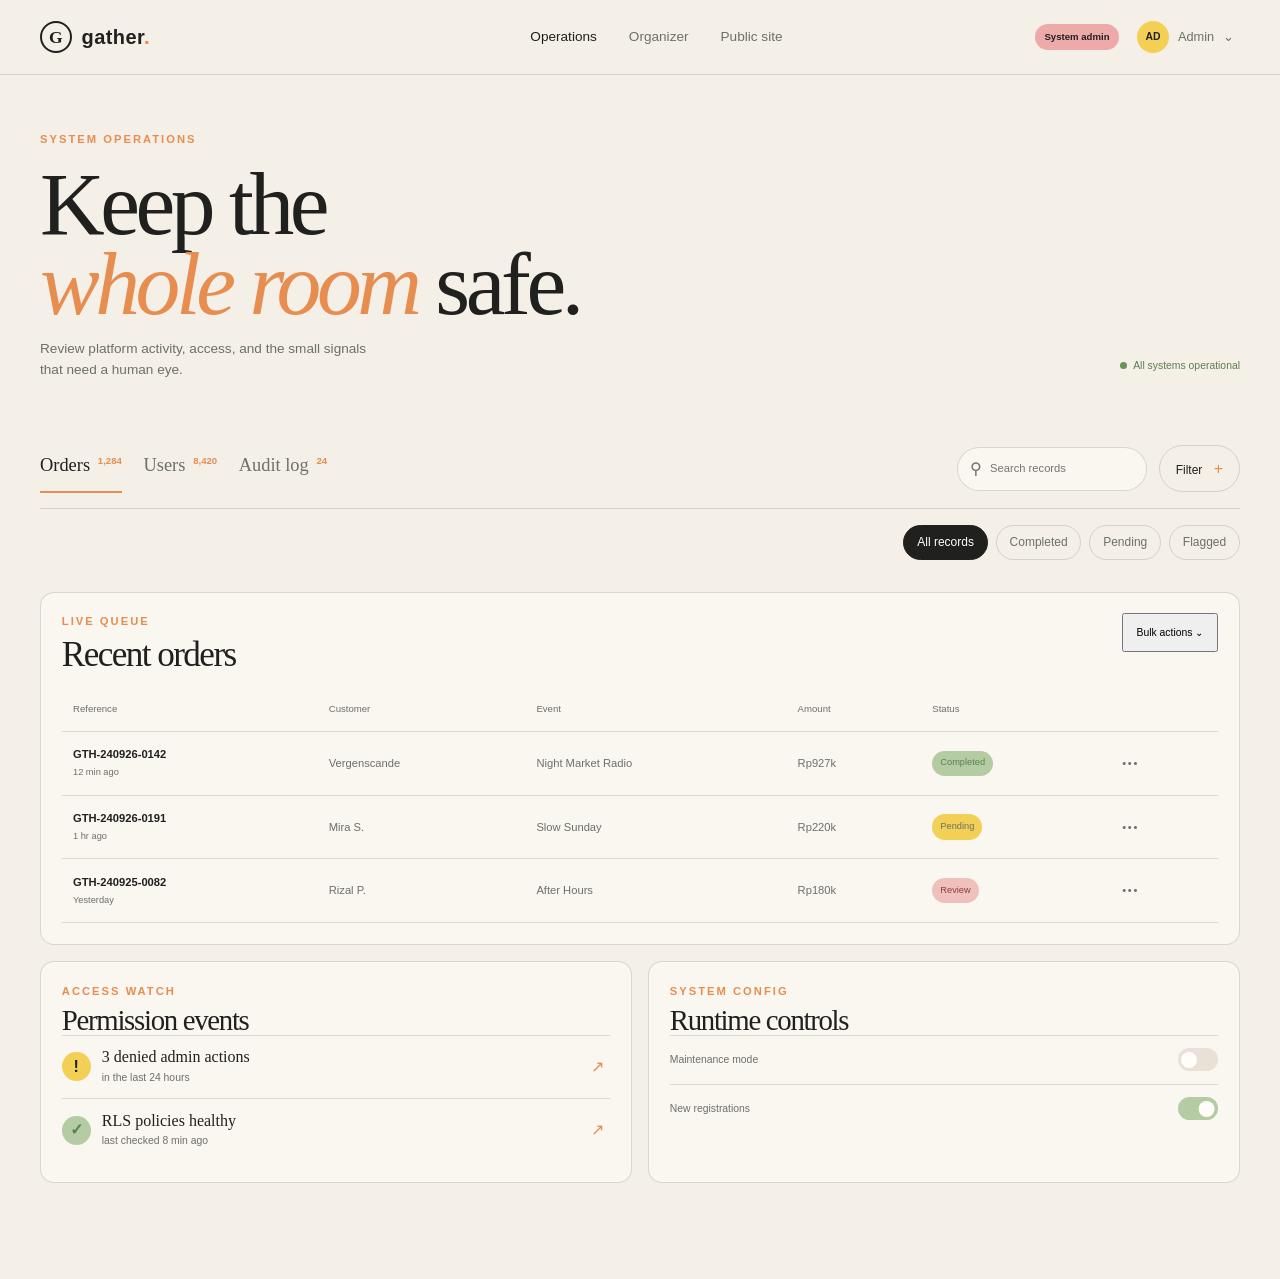
==== design-prototype/pages/admin-operations.html @ 836a3b08 "feat: integrate organizer admin and recovery prototype flows" ====
<!doctype html>
<html lang="en">
<head>
  <meta charset="utf-8">
  <meta name="viewport" content="width=device-width, initial-scale=1">
  <meta name="theme-color" content="#f4efe7">
  <title>Admin operations / Gather Prototype</title>
  <link rel="stylesheet" href="../styles/tokens.css">
  <link rel="stylesheet" href="../styles/components.css">
  <link rel="stylesheet" href="../styles/admin-operations.css">
</head>
<body class="admin-body">
  <a class="skip-link" href="#admin-main">Skip to admin operations</a>
  <header class="site-header admin-header"><a class="brand" href="../index.html" aria-label="Gather home"><span class="brand-mark" aria-hidden="true">G</span><span>gather<span class="brand-dot">.</span></span></a><nav class="desktop-nav" aria-label="Admin navigation"><a class="nav-link nav-link-active" href="admin-operations.html">Operations</a><a class="nav-link" href="organizer-dashboard.html">Organizer</a><a class="nav-link" href="../index.html">Public site</a></nav><div class="header-actions"><span class="role-badge role-admin">System admin</span><button class="profile-button" type="button" data-toast="Admin profile preview"><span class="avatar">AD</span><span class="profile-name">Admin</span><span aria-hidden="true">&#8964;</span></button><button class="menu-button" type="button" data-toast="Menu preview opened" aria-label="Open menu">&#9776;</button></div></header>
  <main id="admin-main" class="admin-main section-shell">
    <section class="admin-heading" data-reveal><div><p class="eyebrow">System operations</p><h1>Keep the<br><em>whole room</em> safe.</h1><p>Review platform activity, access, and the small signals that need a human eye.</p></div><span class="system-health"><i></i> All systems operational</span></section>
    <section class="admin-toolbar" data-reveal><div class="admin-tabs" role="tablist" aria-label="Admin data views"><button class="admin-tab admin-tab-active" type="button" role="tab" aria-selected="true" data-admin-view="orders">Orders <span>1,284</span></button><button class="admin-tab" type="button" role="tab" aria-selected="false" data-admin-view="users">Users <span>8,420</span></button><button class="admin-tab" type="button" role="tab" aria-selected="false" data-admin-view="audit">Audit log <span>24</span></button></div><div class="admin-tools"><label class="admin-search"><span aria-hidden="true">&#9906;</span><span class="sr-only">Search admin records</span><input type="search" data-admin-search placeholder="Search records"></label><button class="filter-trigger" type="button" data-filter-toggle aria-expanded="false">Filter <span>+</span></button></div></section>
    <div class="filter-panel admin-filters" data-filter-panel hidden><button class="filter-chip chip-active" type="button" data-admin-filter="all">All records</button><button class="filter-chip" type="button" data-admin-filter="completed">Completed</button><button class="filter-chip" type="button" data-admin-filter="pending">Pending</button><button class="filter-chip" type="button" data-admin-filter="flagged">Flagged</button></div>
    <section class="admin-table-panel" aria-labelledby="admin-table-title"><div class="panel-heading"><div><p class="eyebrow">Live queue</p><h2 id="admin-table-title" data-admin-title>Recent orders</h2></div><button class="outline-button" type="button" data-toast="Bulk action preview">Bulk actions <span aria-hidden="true">&#8964;</span></button></div><div class="admin-table-wrap"><table><thead><tr><th>Reference</th><th>Customer</th><th>Event</th><th>Amount</th><th>Status</th><th><span class="sr-only">Actions</span></th></tr></thead><tbody data-admin-table><tr data-admin-row data-admin-status="completed" data-admin-search="GTH-240926-0142 vergenscande night market radio completed"><td><strong>GTH-240926-0142</strong><small>12 min ago</small></td><td>Vergenscande</td><td>Night Market Radio</td><td>Rp927k</td><td><span class="table-status status-completed">Completed</span></td><td><button class="row-action" type="button" data-toast="Order detail preview" aria-label="Open order GTH-240926-0142">•••</button></td></tr><tr data-admin-row data-admin-status="pending" data-admin-search="GTH-240926-0191 mira slow sunday pending"><td><strong>GTH-240926-0191</strong><small>1 hr ago</small></td><td>Mira S.</td><td>Slow Sunday</td><td>Rp220k</td><td><span class="table-status status-pending">Pending</span></td><td><button class="row-action" type="button" data-toast="Order detail preview" aria-label="Open order GTH-240926-0191">•••</button></td></tr><tr data-admin-row data-admin-status="flagged" data-admin-search="GTH-240925-0082 rizal after hours flagged"><td><strong>GTH-240925-0082</strong><small>Yesterday</small></td><td>Rizal P.</td><td>After Hours</td><td>Rp180k</td><td><span class="table-status status-flagged">Review</span></td><td><button class="row-action" type="button" data-toast="Review detail preview" aria-label="Open flagged order GTH-240925-0082">•••</button></td></tr></tbody></table></div><p class="empty-state" data-admin-empty hidden>No records match this view.</p></section>
    <section class="admin-panels"><article class="admin-small-panel"><p class="eyebrow">Access watch</p><h2>Permission events</h2><div class="watch-row"><span class="watch-icon watch-warning">!</span><div><strong>3 denied admin actions</strong><small>in the last 24 hours</small></div><button type="button" data-toast="Permission detail preview" aria-label="Open permission events">&#8599;</button></div><div class="watch-row"><span class="watch-icon watch-safe">✓</span><div><strong>RLS policies healthy</strong><small>last checked 8 min ago</small></div><button type="button" data-toast="RLS detail preview" aria-label="Open RLS status">&#8599;</button></div></article><article class="admin-small-panel"><p class="eyebrow">System config</p><h2>Runtime controls</h2><div class="config-row"><span>Maintenance mode</span><button class="toggle" type="button" data-maintenance-toggle aria-pressed="false"><i></i></button></div><div class="config-row"><span>New registrations</span><button class="toggle toggle-on" type="button" data-registration-toggle aria-pressed="true"><i></i></button></div></article></section>
  </main>
  <div class="toast" role="status" aria-live="polite" data-toast-region></div>
  <script type="module" src="../scripts/admin-operations.js"></script>
</body>
</html>
---- design-prototype/styles/tokens.css ----
:root {
  --ink: #20211f;
  --muted: #6d7069;
  --paper: #f4efe7;
  --paper-deep: #e9e1d6;
  --white: #fffdf9;
  --line: rgba(32, 33, 31, .14);
  --yellow: #f3cf55;
  --blue: #9ec5dc;
  --pink: #eea9a9;
  --green: #b4cba4;
  --orange: #e78d50;
  --serif: Georgia, 'Times New Roman', serif;
  --sans: 'Trebuchet MS', 'Segoe UI', sans-serif;
  --space-1: .5rem;
  --space-2: .75rem;
  --space-3: 1rem;
  --space-4: 1.5rem;
  --space-5: 2rem;
  --space-6: 3rem;
  --space-7: 5rem;
  --shadow-soft: 0 18px 50px rgba(32, 33, 31, .08);
  --radius-sm: 6px;
  --radius-md: 14px;
  --radius-pill: 999px;
  --ease-out: cubic-bezier(.2, .8, .2, 1);
}

* { box-sizing: border-box; }
html { scroll-behavior: smooth; }
body { margin: 0; background: var(--paper); color: var(--ink); font-family: var(--sans); line-height: 1.5; }
button, input { font: inherit; }
button, a { -webkit-tap-highlight-color: transparent; }
button { cursor: pointer; }
a { color: inherit; }
.sr-only { position: absolute; width: 1px; height: 1px; padding: 0; margin: -1px; overflow: hidden; clip: rect(0, 0, 0, 0); white-space: nowrap; border: 0; }
.skip-link { position: fixed; left: 1rem; top: -4rem; z-index: 20; padding: .75rem 1rem; background: var(--ink); color: var(--white); border-radius: var(--radius-sm); }
.skip-link:focus { top: 1rem; }
:focus-visible { outline: 3px solid var(--orange); outline-offset: 4px; }
---- design-prototype/styles/components.css ----
body { overflow-x: hidden; }
.site-header { display: flex; align-items: center; justify-content: space-between; max-width: 1320px; margin: 0 auto; padding: 1.25rem 2.5rem; }
.brand { display: inline-flex; align-items: center; gap: .6rem; font: 700 1.25rem var(--sans); text-decoration: none; letter-spacing: .02em; }
.brand-mark { display: grid; width: 2rem; height: 2rem; place-items: center; border: 2px solid var(--ink); border-radius: 50%; font-family: var(--serif); font-size: 1.1rem; }
.brand-dot { color: var(--orange); }
.desktop-nav { display: flex; gap: 2rem; margin-left: 8rem; }
.nav-link { color: var(--muted); font-size: .85rem; text-decoration: none; transition: color .2s ease; }
.nav-link:hover, .nav-link-active { color: var(--ink); }
.nav-count { display: inline-grid; width: 1.15rem; height: 1.15rem; place-items: center; margin-left: .25rem; border-radius: 50%; background: var(--ink); color: var(--white); font-size: .65rem; }
.header-actions { display: flex; align-items: center; gap: .75rem; }
.icon-button, .menu-button, .profile-button, .save-button { border: 0; background: transparent; color: inherit; }
.icon-button, .menu-button, .profile-button, .save-button, .button, .filter-trigger, .segment, .filter-chip, .category-pill, .brand, .nav-link, .text-link { position: relative; overflow: hidden; }
.icon-button, .menu-button, .profile-button, .save-button, .button, .filter-trigger, .segment, .filter-chip, .category-pill { transition: transform .18s var(--ease-out), background-color .22s ease, border-color .22s ease, color .22s ease, box-shadow .22s ease; }
.icon-button:active, .menu-button:active, .profile-button:active, .save-button:active, .button:active, .filter-trigger:active, .segment:active, .filter-chip:active, .category-pill:active, .nav-link:active, .text-link:active { transform: scale(.97); }
.keyboard-press { transform: scale(.97); }
.ripple { position: absolute; width: 1rem; height: 1rem; border-radius: 50%; background: currentColor; opacity: .18; pointer-events: none; transform: translate(-50%, -50%) scale(0); animation: click-ripple .42s ease-out forwards; }
.icon-button { font-size: 1.3rem; line-height: 1; }
.profile-button { display: flex; align-items: center; gap: .55rem; color: var(--muted); font-size: .8rem; }
.avatar { display: grid; width: 2rem; height: 2rem; place-items: center; border-radius: 50%; background: var(--yellow); color: var(--ink); font-size: .65rem; font-weight: 700; }
.menu-button { display: none; font-size: 1.4rem; }
.section-shell { max-width: 1320px; margin: 0 auto; padding: 0 2.5rem; }
.hero { display: grid; grid-template-columns: minmax(0, .9fr) minmax(360px, 1.1fr); align-items: center; min-height: 620px; gap: 4rem; padding-top: 3.5rem; padding-bottom: 4rem; }
.eyebrow { margin: 0 0 1rem; color: var(--orange); font-size: .7rem; font-weight: 700; letter-spacing: .18em; text-transform: uppercase; }
h1, h2, h3, p { margin-top: 0; }
h1 { max-width: 650px; margin-bottom: 1.5rem; font: 400 clamp(3.6rem, 7vw, 7rem)/.89 var(--serif); letter-spacing: -.05em; }
h1 em { color: var(--orange); font-style: italic; }
h2 { margin-bottom: 0; font: 400 clamp(2rem, 4vw, 3.4rem)/1 var(--serif); letter-spacing: -.045em; }
h3 { margin-bottom: .55rem; font: 400 1.65rem/1.05 var(--serif); }
.hero-intro { max-width: 390px; color: var(--muted); font-size: 1rem; }
.search-form { display: flex; align-items: center; max-width: 490px; margin-top: 2rem; padding: .35rem .35rem .35rem 1rem; border: 1px solid var(--line); border-radius: var(--radius-pill); background: rgba(255, 253, 249, .7); box-shadow: var(--shadow-soft); }
.search-icon { margin-right: .5rem; color: var(--muted); font-size: 1.4rem; transform: rotate(-20deg); }
.search-form input { min-width: 0; flex: 1; border: 0; outline: 0; background: transparent; color: var(--ink); font-size: .82rem; }
.button { border: 0; border-radius: var(--radius-pill); padding: .8rem 1.3rem; font-size: .78rem; font-weight: 700; transition: transform .2s var(--ease-out), background .2s ease; }
.button:hover { transform: translateY(-2px); }
.button-dark { background: var(--ink); color: var(--white); }
.hero-meta { display: flex; flex-wrap: wrap; gap: 1.5rem; margin-top: 2rem; color: var(--muted); font-size: .72rem; }
.meta-dot { display: inline-block; width: .5rem; height: .5rem; margin-right: .4rem; border-radius: 50%; }
.meta-dot-green { background: #699359; } .meta-dot-orange { background: var(--orange); }
.hero-stage { position: relative; display: grid; min-height: 480px; place-items: center; overflow: hidden; border-radius: 45% 45% 12% 12% / 40% 40% 12% 12%; background: var(--yellow); isolation: isolate; }
.hero-stage::before { position: absolute; inset: 12% 14%; border: 1px solid rgba(32, 33, 31, .25); border-radius: 50%; content: ''; transform: rotate(-18deg); }
.stage-orbit { position: absolute; border: 1px solid rgba(32, 33, 31, .28); border-radius: 50%; transform: rotate(40deg); }
.stage-orbit-one { width: 86%; height: 32%; } .stage-orbit-two { width: 105%; height: 42%; transform: rotate(-22deg); }
.ticket-object { position: relative; z-index: 2; width: min(42%, 245px); aspect-ratio: .72; perspective: 700px; transform: rotate(-11deg); animation: float-ticket 5s ease-in-out infinite; }
.ticket-object-face { display: flex; height: 100%; flex-direction: column; justify-content: space-between; padding: 1.2rem; border: 1px solid rgba(32, 33, 31, .3); border-radius: 8px; background: var(--ink); color: var(--yellow); box-shadow: 18px 24px 0 rgba(32, 33, 31, .12); transform: rotateY(-12deg) rotateX(8deg); }
.ticket-object-face strong { font: 400 clamp(1.8rem, 4vw, 3.3rem)/.78 var(--serif); letter-spacing: -.08em; }
.ticket-object-face span, .ticket-object-face small { font-size: .58rem; letter-spacing: .12em; }
.hero-stage-label { position: absolute; right: 8%; bottom: 8%; z-index: 3; display: grid; gap: .15rem; max-width: 180px; color: var(--ink); font-size: .68rem; }
.hero-stage-label strong { font: 400 1.2rem/1 var(--serif); }
.discovery-section { padding-top: 2rem; padding-bottom: 6rem; }
.section-heading { display: flex; align-items: end; justify-content: space-between; gap: 2rem; margin-bottom: 2rem; }
.section-controls { display: flex; align-items: center; gap: .75rem; }
.filter-trigger, .segment, .filter-chip { border: 1px solid var(--line); border-radius: var(--radius-pill); background: transparent; padding: .65rem 1rem; color: var(--ink); font-size: .75rem; }
.filter-trigger span { margin-left: .5rem; color: var(--orange); font-size: 1rem; }
.segmented-control { display: flex; padding: .2rem; border-radius: var(--radius-pill); background: var(--paper-deep); }
.segment { border: 0; padding: .45rem .8rem; color: var(--muted); } .segment-active { background: var(--white); color: var(--ink); box-shadow: 0 2px 8px rgba(32,33,31,.08); }
.filter-panel { display: flex; flex-wrap: wrap; gap: .5rem; margin: -1rem 0 1.5rem; animation: reveal .3s var(--ease-out); }
.filter-chip { padding: .45rem .8rem; color: var(--muted); } .chip-active { border-color: var(--ink); background: var(--ink); color: var(--white); }
.event-grid { display: grid; grid-template-columns: repeat(3, 1fr); gap: 1.5rem; }
.event-grid.view-list { grid-template-columns: 1fr; } .event-grid.view-list .event-card { display: grid; grid-template-columns: 220px 1fr; } .event-grid.view-list .event-image { min-height: 220px; }
.event-card { overflow: hidden; border: 1px solid var(--line); border-radius: var(--radius-md); background: rgba(255, 253, 249, .54); transition: transform .35s var(--ease-out), box-shadow .35s ease; }
.event-card:hover { transform: translateY(-7px); box-shadow: var(--shadow-soft); }
.event-image { position: relative; min-height: 280px; overflow: hidden; padding: 1rem; background-position: center; background-size: cover; }
.event-image::after { position: absolute; inset: 0; background: linear-gradient(180deg, transparent 55%, rgba(32, 33, 31, .3)); content: ''; }
.image-cinema { background: linear-gradient(135deg, #d28b62, #392b31 48%, #8da5a2); } .image-workshop { background: linear-gradient(135deg, #d7af88, #71888d 52%, #e2d2b8); } .image-jazz { background: linear-gradient(135deg, #253345, #b46e4d 55%, #e4bd77); }
.event-date, .image-label { position: relative; z-index: 1; display: inline-flex; padding: .4rem .55rem; background: var(--white); color: var(--ink); font-size: .62rem; font-weight: 700; letter-spacing: .08em; }
.image-label { position: absolute; bottom: 1rem; left: 1rem; background: transparent; color: var(--white); }
.save-button { position: absolute; z-index: 2; top: 1rem; right: 1rem; display: grid; width: 2.2rem; height: 2.2rem; place-items: center; border-radius: 50%; background: var(--white); font-size: 1.2rem; }
.save-button:hover, .save-button.is-saved { color: var(--orange); transform: scale(1.1); }
.save-button.is-saved { animation: saved-pop .35s var(--ease-out); }
.event-card-body { padding: 1.2rem; } .card-topline { display: flex; justify-content: space-between; margin-bottom: .8rem; color: var(--muted); font-size: .68rem; }
.event-card-body p { min-height: 3rem; margin-bottom: 1.2rem; color: var(--muted); font-size: .82rem; }
.text-link { color: var(--ink); font-size: .76rem; font-weight: 700; text-decoration: none; } .text-link span { color: var(--orange); }
.empty-state { padding: 3rem; border: 1px dashed var(--line); color: var(--muted); text-align: center; }
.category-strip { display: grid; grid-template-columns: .7fr 1.3fr; align-items: center; gap: 2rem; padding-top: 3rem; padding-bottom: 6rem; border-top: 1px solid var(--line); }
.category-list { display: flex; flex-wrap: wrap; gap: .7rem; justify-content: end; }
.category-pill { border: 0; border-radius: var(--radius-pill); padding: 1rem 1.2rem; color: var(--ink); font-weight: 700; transition: transform .25s var(--ease-out); } .category-pill:hover { transform: translateY(-4px) rotate(-2deg); }
.category-pill span { margin-left: .4rem; opacity: .6; font-size: .7rem; } .category-pill-yellow { background: var(--yellow); } .category-pill-blue { background: var(--blue); } .category-pill-pink { background: var(--pink); } .category-pill-green { background: var(--green); }
.toast { position: fixed; z-index: 10; right: 1.5rem; bottom: 1.5rem; max-width: 280px; padding: .9rem 1rem; border-radius: var(--radius-sm); background: var(--ink); color: var(--white); font-size: .75rem; opacity: 0; pointer-events: none; transform: translateY(1rem); transition: opacity .25s ease, transform .25s var(--ease-out); } .toast.is-visible { opacity: 1; transform: translateY(0); animation: toast-in .28s var(--ease-out); }
[data-reveal] { animation: reveal .8s var(--ease-out) both; } .hero-stage { animation-delay: .15s; }
@keyframes reveal { from { opacity: 0; transform: translateY(18px); } to { opacity: 1; transform: translateY(0); } }
@keyframes float-ticket { 0%, 100% { transform: translateY(0) rotate(-11deg); } 50% { transform: translateY(-12px) rotate(-7deg); } }
@keyframes click-ripple { to { opacity: 0; transform: translate(-50%, -50%) scale(16); } }
@keyframes saved-pop { 0% { transform: scale(.86); } 70% { transform: scale(1.18); } 100% { transform: scale(1.1); } }
@keyframes toast-in { from { opacity: 0; transform: translateY(1rem) scale(.96); } to { opacity: 1; transform: translateY(0) scale(1); } }
@media (prefers-reduced-motion: reduce) { *, *::before, *::after { scroll-behavior: auto !important; animation-duration: .01ms !important; animation-iteration-count: 1 !important; transition-duration: .01ms !important; } }
@media (max-width: 900px) { .desktop-nav { margin-left: 0; } .hero { grid-template-columns: 1fr; gap: 2rem; padding-top: 2rem; } .hero-stage { min-height: 390px; } .event-grid { grid-template-columns: repeat(2, 1fr); } .category-strip { grid-template-columns: 1fr; } .category-list { justify-content: start; } }
@media (max-width: 640px) { .site-header, .section-shell { padding-right: 1.1rem; padding-left: 1.1rem; } .desktop-nav, .profile-name { display: none; } .menu-button { display: block; } .hero { min-height: 0; padding-top: 2rem; padding-bottom: 4rem; } h1 { font-size: clamp(3.3rem, 17vw, 5rem); } .search-form { align-items: stretch; flex-wrap: wrap; border-radius: 1rem; padding: .55rem; } .search-icon { padding: .35rem; } .search-form input { min-height: 2.6rem; } .search-form .button { width: 100%; } .hero-stage { min-height: 360px; border-radius: 42% 42% 12% 12% / 30% 30% 12% 12%; } .ticket-object { width: 48%; } .section-heading { display: block; } .section-controls { justify-content: space-between; margin-top: 1.5rem; } .event-grid, .event-grid.view-list { grid-template-columns: 1fr; } .event-grid.view-list .event-card { display: block; } .event-grid.view-list .event-image { min-height: 250px; } .category-list { display: grid; grid-template-columns: 1fr 1fr; } .category-pill { text-align: left; } }
---- design-prototype/styles/admin-operations.css ----
.admin-body { min-height: 100vh; overflow-x: hidden; background: var(--paper); }
.admin-header { max-width: 1380px; border-bottom: 1px solid var(--line); } .role-badge { padding: .35rem .6rem; border-radius: var(--radius-pill); background: var(--blue); color: var(--ink); font-size: .6rem; font-weight: 700; } .role-admin { background: var(--pink); }
.admin-main { padding-top: 3.5rem; padding-bottom: 6rem; } .admin-heading { display: flex; align-items: end; justify-content: space-between; gap: 2rem; } .admin-heading h1 { margin-bottom: 1rem; font-size: clamp(3.5rem, 7vw, 6.3rem); } .admin-heading h1 em { color: var(--orange); } .admin-heading p:last-child { max-width: 350px; margin: 0; color: var(--muted); font-size: .85rem; } .system-health { display: inline-flex; align-items: center; gap: .4rem; margin-bottom: .4rem; color: #59804f; font-size: .65rem; } .system-health i { width: .45rem; height: .45rem; border-radius: 50%; background: #699359; }
.admin-toolbar { display: flex; align-items: end; justify-content: space-between; gap: 2rem; margin-top: 4rem; padding-bottom: 1rem; border-bottom: 1px solid var(--line); } .admin-tabs { display: flex; gap: 1.35rem; } .admin-tab { position: relative; border: 0; background: transparent; padding: .7rem 0 1rem; color: var(--muted); font: 400 1.15rem var(--serif); } .admin-tab span { margin-left: .2rem; color: var(--orange); font: 700 .6rem var(--sans); vertical-align: top; } .admin-tab::after { position: absolute; right: 0; bottom: -1px; left: 0; height: 2px; background: var(--orange); content: ''; opacity: 0; transform: scaleX(0); transition: opacity .25s ease, transform .25s var(--ease-out); } .admin-tab-active { color: var(--ink); } .admin-tab-active::after { opacity: 1; transform: scaleX(1); } .admin-tools { display: flex; align-items: center; gap: .7rem; } .admin-search { display: flex; align-items: center; gap: .4rem; width: 190px; padding: .55rem .7rem; border: 1px solid var(--line); border-radius: var(--radius-pill); background: rgba(255,253,249,.5); color: var(--muted); } .admin-search input { width: 100%; border: 0; outline: 0; background: transparent; font-size: .7rem; }
.admin-filters { justify-content: end; margin: 1rem 0 1.5rem; }
.admin-table-panel { min-width: 0; margin-top: 2rem; padding: 1.3rem; border: 1px solid var(--line); border-radius: var(--radius-md); background: rgba(255,253,249,.5); } .panel-heading { display: flex; align-items: start; justify-content: space-between; gap: 1rem; } .panel-heading .eyebrow { margin-bottom: .4rem; } .panel-heading h2 { font-size: 2.2rem; } .panel-heading .outline-button { padding: .6rem .8rem; font-size: .65rem; } .admin-table-wrap { max-width: 100%; min-width: 0; overflow-x: auto; margin-top: 1rem; } table { width: 100%; border-collapse: collapse; min-width: 680px; } th { color: var(--muted); font-size: .6rem; font-weight: 400; text-align: left; } th, td { padding: .9rem .7rem; border-bottom: 1px solid var(--line); } td { color: var(--muted); font-size: .7rem; } td strong { display: block; color: var(--ink); font-size: .7rem; } td small { display: block; margin-top: .2rem; font-size: .58rem; } .table-status { display: inline-flex; padding: .35rem .5rem; border-radius: var(--radius-pill); font-size: .58rem; } .status-completed { background: var(--green); color: #59804f; } .status-pending { background: var(--yellow); } .status-flagged { background: #f0c0bd; color: #8c3d3d; } .row-action { border: 0; background: transparent; color: var(--muted); letter-spacing: .15em; } .admin-table-panel .empty-state { margin-top: 1rem; }
.admin-panels { display: grid; grid-template-columns: 1fr 1fr; gap: 1rem; margin-top: 1rem; } .admin-small-panel { padding: 1.3rem; border: 1px solid var(--line); border-radius: var(--radius-md); background: rgba(255,253,249,.5); } .admin-small-panel .eyebrow { margin-bottom: .4rem; } .admin-small-panel h2 { font-size: 1.8rem; } .watch-row, .config-row { display: flex; align-items: center; gap: .7rem; padding: .8rem 0; border-top: 1px solid var(--line); } .watch-row > div { display: grid; gap: .2rem; } .watch-row strong { font: 400 1rem var(--serif); } .watch-row small, .config-row { color: var(--muted); font-size: .65rem; } .watch-row button { margin-left: auto; border: 0; background: transparent; color: var(--orange); } .watch-icon { display: grid; width: 1.8rem; height: 1.8rem; place-items: center; border-radius: 50%; font-weight: 700; } .watch-warning { background: var(--yellow); } .watch-safe { background: var(--green); color: #59804f; } .config-row { justify-content: space-between; } .toggle { position: relative; width: 2.5rem; height: 1.4rem; border: 0; border-radius: var(--radius-pill); background: var(--paper-deep); } .toggle i { position: absolute; top: .2rem; left: .2rem; width: 1rem; height: 1rem; border-radius: 50%; background: var(--white); transition: transform .2s var(--ease-out); } .toggle-on { background: var(--green); } .toggle-on i { transform: translateX(1.1rem); }
@media (max-width: 750px) { .admin-heading { display: block; } .system-health { margin-top: 1.5rem; } .admin-toolbar { display: block; margin-top: 3rem; } .admin-tools { margin-top: 1rem; } .admin-search { flex: 1; width: auto; } }
@media (max-width: 560px) { .admin-header { padding-right: 1.1rem; padding-left: 1.1rem; } .desktop-nav, .role-badge { display: none; } .admin-main { padding-top: 2.5rem; } .admin-tabs { gap: .9rem; } .admin-tab { font-size: .95rem; } .admin-panels { grid-template-columns: 1fr; } table { min-width: 0; table-layout: fixed; } th, td { padding: .7rem .35rem; overflow: hidden; text-overflow: ellipsis; white-space: nowrap; } th:nth-child(3), td:nth-child(3), th:nth-child(4), td:nth-child(4) { display: none; } }
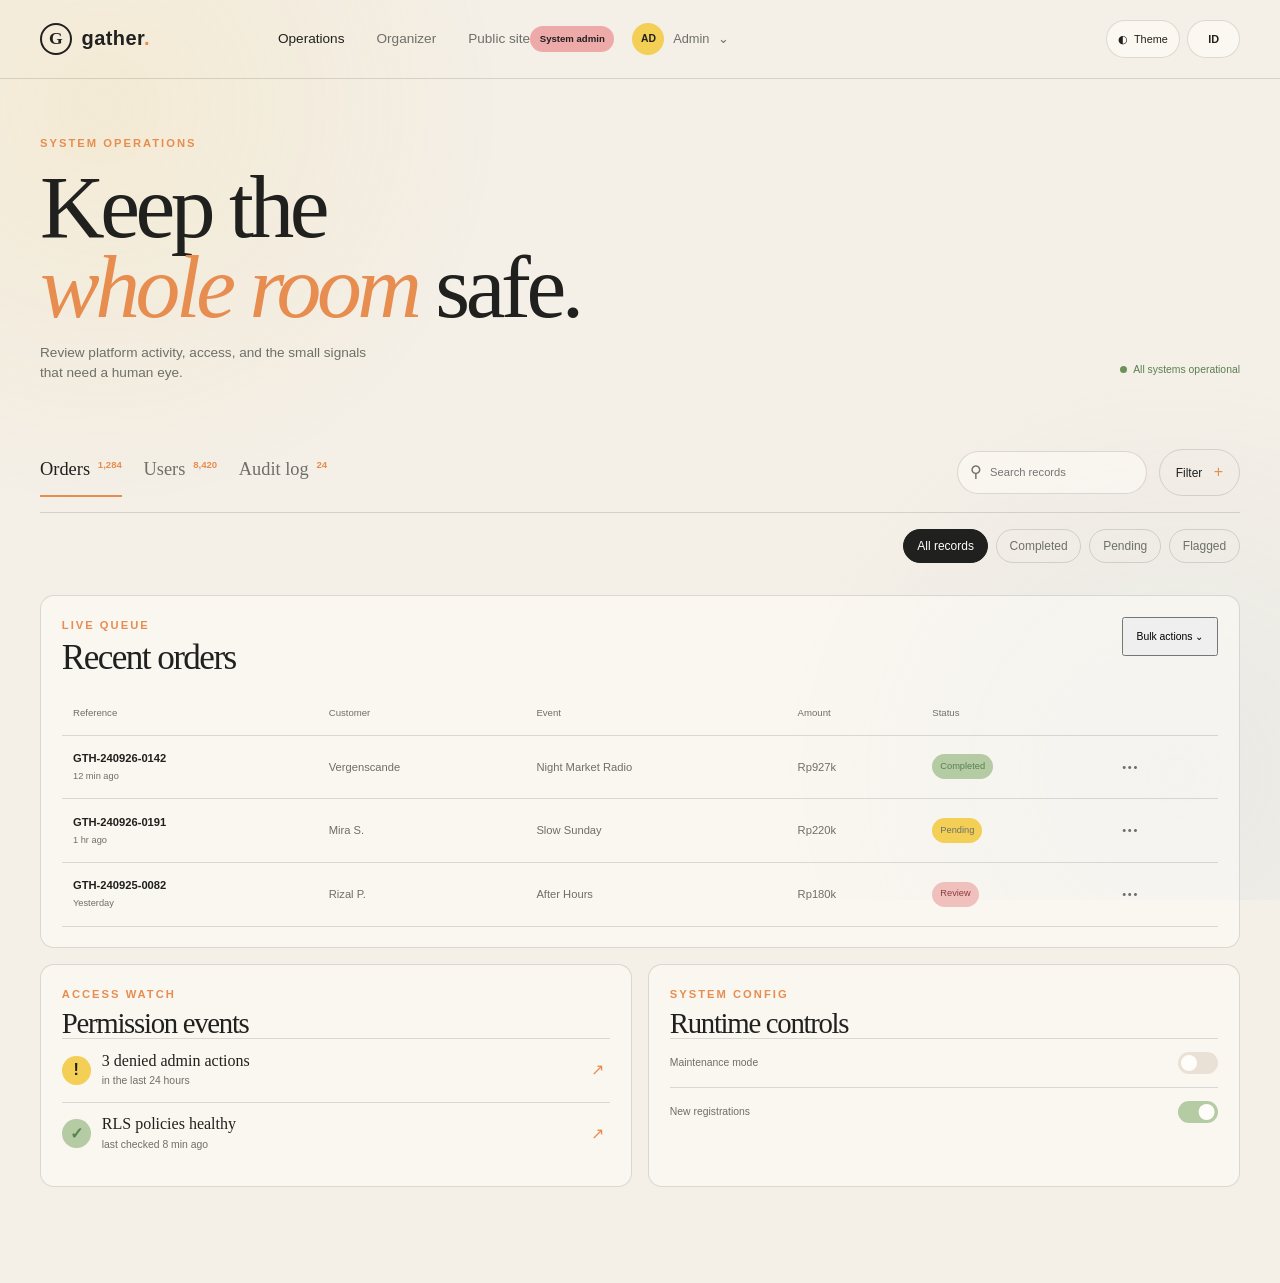
==== commit a0078a23: "feat: add global prototype theme and language motion" ====
--- a/design-prototype/pages/admin-operations.html
+++ b/design-prototype/pages/admin-operations.html
@@ -6,6 +6,7 @@
   <meta name="theme-color" content="#f4efe7">
   <title>Admin operations / Gather Prototype</title>
   <link rel="stylesheet" href="../styles/tokens.css">
+  <link rel="stylesheet" href="../styles/site-enhancements.css">
   <link rel="stylesheet" href="../styles/components.css">
   <link rel="stylesheet" href="../styles/admin-operations.css">
 </head>
@@ -21,5 +22,6 @@
   </main>
   <div class="toast" role="status" aria-live="polite" data-toast-region></div>
   <script type="module" src="../scripts/admin-operations.js"></script>
+  <script type="module" src="../scripts/site-enhancements.js"></script>
 </body>
 </html>
--- a/design-prototype/styles/site-enhancements.css
+++ b/design-prototype/styles/site-enhancements.css
@@ -0,0 +1,47 @@
+:root {
+  --surface-elevated: rgba(255, 253, 249, .72);
+  --surface-solid: var(--white);
+  --control-surface: rgba(255, 253, 249, .62);
+  --shadow-deep: 0 24px 70px rgba(32, 33, 31, .16);
+  --motion-fast: 160ms;
+  --motion-standard: 360ms;
+  --motion-slow: 620ms;
+  --motion-ease: cubic-bezier(.2, .8, .2, 1);
+}
+
+html[data-theme="dark"] {
+  --ink: #f7f1e8;
+  --muted: #b7b6ae;
+  --paper: #171816;
+  --paper-deep: #282a26;
+  --white: #242622;
+  --line: rgba(247, 241, 232, .17);
+  --surface-elevated: rgba(36, 38, 34, .82);
+  --surface-solid: #242622;
+  --control-surface: rgba(36, 38, 34, .82);
+  --shadow-soft: 0 18px 50px rgba(0, 0, 0, .24);
+  --shadow-deep: 0 24px 70px rgba(0, 0, 0, .35);
+}
+
+body { transition: background-color var(--motion-standard) var(--motion-ease), color var(--motion-standard) var(--motion-ease); }
+body::before { position: fixed; inset: 0; z-index: -1; pointer-events: none; background: radial-gradient(circle at 8% 12%, rgba(243, 207, 85, .12), transparent 28%), radial-gradient(circle at 92% 86%, rgba(158, 197, 220, .12), transparent 28%); content: ''; }
+.site-header { position: relative; z-index: 5; }
+.site-tools { display: flex; align-items: center; gap: .45rem; margin-left: auto; }
+.site-tool { display: inline-flex; min-height: 2.35rem; align-items: center; gap: .35rem; border: 1px solid var(--line); border-radius: var(--radius-pill); background: var(--control-surface); color: var(--ink); padding: .45rem .7rem; font-size: .68rem; transition: transform var(--motion-fast) var(--motion-ease), background-color var(--motion-standard) var(--motion-ease), border-color var(--motion-standard) var(--motion-ease); }
+.site-tool:hover { transform: translateY(-2px); border-color: var(--orange); }
+.site-tool:active { transform: scale(.97); }
+.site-tool-icon { font-size: .95rem; }
+.language-toggle { min-width: 3.3rem; justify-content: center; font-weight: 700; }
+[data-theme-toggle] .theme-sun { display: none; }
+html[data-theme="dark"] [data-theme-toggle] .theme-moon { display: none; }
+html[data-theme="dark"] [data-theme-toggle] .theme-sun { display: inline; }
+html[data-theme="dark"] .button-dark { background: var(--yellow); color: #20211f; }
+html[data-theme="dark"] .search-form, html[data-theme="dark"] .listing-search-wrap, html[data-theme="dark"] .wallet-search, html[data-theme="dark"] .form-field input, html[data-theme="dark"] .voucher-row input { background: var(--control-surface); color: var(--ink); }
+html[data-theme="dark"] .event-card, html[data-theme="dark"] .listing-card, html[data-theme="dark"] .wallet-ticket, html[data-theme="dark"] .hub-card, html[data-theme="dark"] .payment-card, html[data-theme="dark"] .system-card, html[data-theme="dark"] .order-summary, html[data-theme="dark"] .ticket-panel { background: var(--surface-elevated); }
+html[data-theme="dark"] .toast { background: var(--yellow); color: #20211f; }
+[data-i18n] { transition: opacity var(--motion-fast) ease, transform var(--motion-standard) var(--motion-ease); }
+.is-translating [data-i18n] { opacity: .05; transform: translateY(3px); }
+[data-reveal] { animation-duration: var(--motion-slow); }
+[data-tilt] { transform: perspective(900px) rotateX(var(--tilt-x, 0deg)) rotateY(var(--tilt-y, 0deg)); transition: transform var(--motion-standard) var(--motion-ease); will-change: transform; }
+@media (max-width: 640px) { .site-tools { gap: .25rem; }.site-tool { min-height: 2.15rem; padding: .35rem .55rem; }.site-tool-label { display: none; } }
+@media (prefers-reduced-motion: reduce) { body, [data-i18n], [data-tilt] { transition: none !important; }.is-translating [data-i18n] { transform: none; } body::before { display: none; } }
